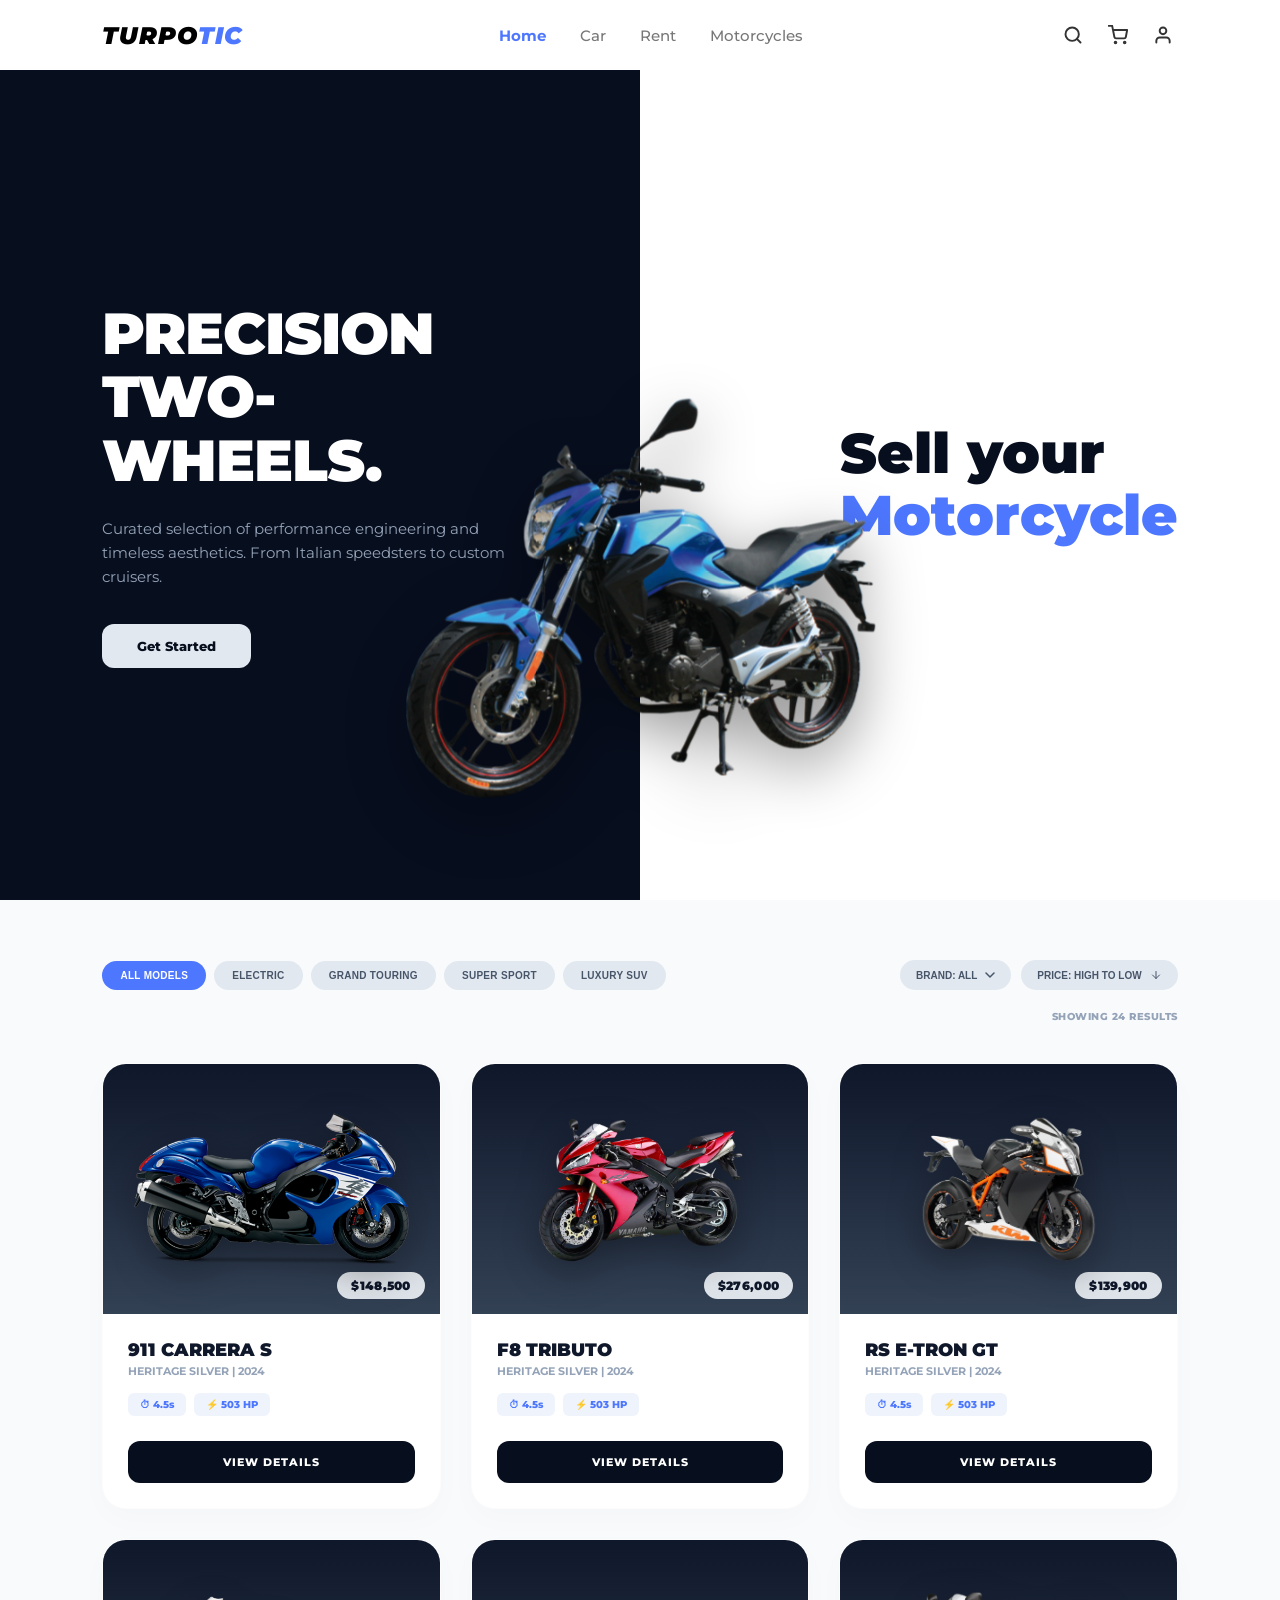
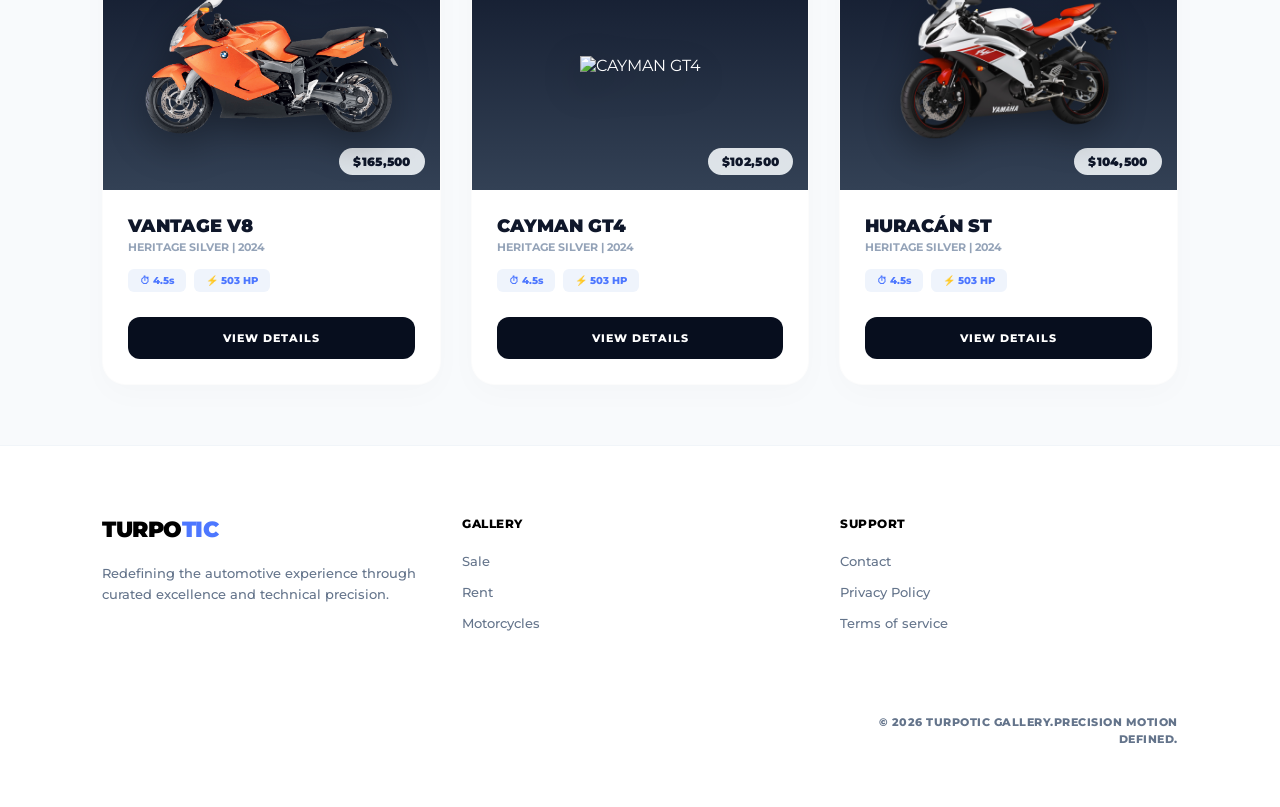
==== motorcycles.html @ 307251d4 "Add files via upload" ====
<!DOCTYPE html>
<html lang="en">
<head>
    <meta charset="UTF-8">
    <meta name="viewport" content="width=device-width, initial-scale=1.0">
    <title>Turpotic - Precision Two-Wheels</title>
    <link rel="preconnect" href="https://fonts.googleapis.com">
    <link rel="preconnect" href="https://fonts.gstatic.com" crossorigin>
    <link href="https://fonts.googleapis.com/css2?family=Montserrat:wght@400;500;700;900&display=swap" rel="stylesheet">
    <link rel="stylesheet" href="style.css">
</head>
<body>

     <header class="navbar">
        <div class="logo">
            TURPO<span>TIC</span>
        </div>
        <nav class="nav-links">
            <a href="index.html" class="active">Home</a>
            <a href="car.html">Car</a>
            <a href="rent.html">Rent</a>
            <a href="motorcycles.html">Motorcycles</a>
        </nav>
        <button class="menu-toggle" aria-label="Toggle Menu">
        <span></span>
        <span></span>
        <span></span>
    </button>
        <div class="nav-icons">
            <button class="icon-btn search-btn" aria-label="Search">
                <svg width="20" height="20" viewBox="0 0 24 24" fill="none" stroke="currentColor" stroke-width="2.3" stroke-linecap="round" stroke-linejoin="round"><circle cx="11" cy="11" r="8"></circle><line x1="21" y1="21" x2="16.65" y2="16.65"></line></svg>
            </button>
            <button class="icon-btn cart-btn" aria-label="Cart">
                <svg width="20" height="20" viewBox="0 0 24 24" fill="none" stroke="currentColor" stroke-width="2.3" stroke-linecap="round" stroke-linejoin="round"><circle cx="9" cy="21" r="1"></circle><circle cx="20" cy="21" r="1"></circle><path d="M1 1h4l2.68 13.39a2 2 0 0 0 2 1.61h9.72a2 2 0 0 0 2-1.61L23 6H6"></path></svg>
            </button>
            <button class="icon-btn" aria-label="Profile">
                <svg width="20" height="20" viewBox="0 0 24 24" fill="none" stroke="currentColor" stroke-width="2.3" stroke-linecap="round" stroke-linejoin="round"><path d="M20 21v-2a4 4 0 0 0-4-4H8a4 4 0 0 0-4 4v2"></path><circle cx="12" cy="7" r="4"></circle></svg>
            </button>
        </div>
    </header>

    <section class="moto-split-hero">
        <div class="moto-left-pane animate-fade-in">
            <div class="moto-text-wrapper text-left">
                <h1 class="moto-main-title text-white">PRECISION <br>TWO-WHEELS.</h1>
                <p class="moto-desc text-light-grey">
                    Curated selection of performance engineering and timeless aesthetics. From Italian speedsters to custom cruisers.
                </p>
                <a href="#" class="btn-moto-started">Get Started</a>
            </div>
        </div>

        <div class="moto-right-pane animate-fade-in">
            <div class="moto-text-wrapper text-right">
                <h1 class="moto-secondary-title">Sell your <br><span class="blue-highlight">Motorcycle</span></h1>
            </div>
        </div>

        <div class="centered-moto-container animate-bike-slide">
            <img src="motorcycle-png-600x502_fa46de6b_transparent.png" alt="Blue Sports Motorcycle" class="main-bike-img" loading="eager">
        </div>
    </section>
    <!--section3-->
    <section class="moto-catalog-section">
        <div class="moto-catalog-container">
            
            <div class="moto-filter-bar">
                <div class="moto-tabs-row">
                    <div class="moto-tabs">
                        <button class="moto-tab-btn active">ALL MODELS</button>
                        <button class="moto-tab-btn">ELECTRIC</button>
                        <button class="moto-tab-btn">GRAND TOURING</button>
                        <button class="moto-tab-btn">SUPER SPORT</button>
                        <button class="moto-tab-btn">LUXURY SUV</button>
                    </div>
                    
                    <div class="moto-dropdowns">
                        <button class="moto-drop-btn">
                            BRAND: ALL 
                            <svg width="10" height="6" viewBox="0 0 10 6" fill="none" stroke="currentColor" stroke-width="1.5"><path d="M1 1l4 4 4-4" stroke-linecap="round" stroke-linejoin="round"/></svg>
                        </button>
                        <button class="moto-drop-btn">
                            PRICE: HIGH TO LOW 
                            <svg width="12" height="12" viewBox="0 0 24 24" fill="none" stroke="currentColor" stroke-width="2" stroke-linecap="round" stroke-linejoin="round"><line x1="12" y1="5" x2="12" y2="19"></line><polyline points="19 12 12 19 5 12"></polyline></svg>
                        </button>
                    </div>
                </div>
                <span class="moto-results-count">SHOWING 24 RESULTS</span>
            </div>

            <div class="moto-cards-grid">
                
                <div class="moto-product-card scroll-reveal">
                    <div class="moto-img-holder">
                        <span class="moto-price-badge">$148,500</span>
                        <img src="Sports-Bike-Transparent-File.png" alt="911 Carrera S" loading="lazy">
                    </div>
                    <div class="moto-card-details">
                        <h3>911 CARRERA S</h3>
                        <p class="moto-subtext">HERITAGE SILVER | 2024</p>
                        <div class="moto-mini-specs">
                            <span class="moto-badge-spec">⏱ 4.5s</span>
                            <span class="moto-badge-spec">⚡ 503 HP</span>
                        </div>
                        <a href="#" class="btn-moto-view">VIEW DETAILS</a>
                    </div>
                </div>

                <div class="moto-product-card scroll-reveal">
                    <div class="moto-img-holder">
                        <span class="moto-price-badge">$276,000</span>
                        <img src="Yamaha-Sports-Bike-Transparent-Background.png" alt="F8 Tributo" loading="lazy">
                    </div>
                    <div class="moto-card-details">
                        <h3>F8 TRIBUTO</h3>
                        <p class="moto-subtext">HERITAGE SILVER | 2024</p>
                        <div class="moto-mini-specs">
                            <span class="moto-badge-spec">⏱ 4.5s</span>
                            <span class="moto-badge-spec">⚡ 503 HP</span>
                        </div>
                        <a href="#" class="btn-moto-view">VIEW DETAILS</a>
                    </div>
                </div>

                <div class="moto-product-card scroll-reveal">
                    <div class="moto-img-holder">
                        <span class="moto-price-badge">$139,900</span>
                        <img src="2.png" alt="RS E-TRON GT" loading="lazy">
                    </div>
                    <div class="moto-card-details">
                        <h3>RS E-TRON GT</h3>
                        <p class="moto-subtext">HERITAGE SILVER | 2024</p>
                        <div class="moto-mini-specs">
                            <span class="moto-badge-spec">⏱ 4.5s</span>
                            <span class="moto-badge-spec">⚡ 503 HP</span>
                        </div>
                        <a href="#" class="btn-moto-view">VIEW DETAILS</a>
                    </div>
                </div>

                <div class="moto-product-card scroll-reveal">
                    <div class="moto-img-holder">
                        <span class="moto-price-badge">$165,500</span>
                        <img src="3.png" alt="VANTAGE V8" loading="lazy">
                    </div>
                    <div class="moto-card-details">
                        <h3>VANTAGE V8</h3>
                        <p class="moto-subtext">HERITAGE SILVER | 2024</p>
                        <div class="moto-mini-specs">
                            <span class="moto-badge-spec">⏱ 4.5s</span>
                            <span class="moto-badge-spec">⚡ 503 HP</span>
                        </div>
                        <a href="#" class="btn-moto-view">VIEW DETAILS</a>
                    </div>
                </div>

                <div class="moto-product-card scroll-reveal">
                    <div class="moto-img-holder">
                        <span class="moto-price-badge">$102,500</span>
                        <img src="4.png" alt="CAYMAN GT4" loading="lazy">
                    </div>
                    <div class="moto-card-details">
                        <h3>CAYMAN GT4</h3>
                        <p class="moto-subtext">HERITAGE SILVER | 2024</p>
                        <div class="moto-mini-specs">
                            <span class="moto-badge-spec">⏱ 4.5s</span>
                            <span class="moto-badge-spec">⚡ 503 HP</span>
                        </div>
                        <a href="#" class="btn-moto-view">VIEW DETAILS</a>
                    </div>
                </div>

                <div class="moto-product-card scroll-reveal">
                    <div class="moto-img-holder">
                        <span class="moto-price-badge">$104,500</span>
                        <img src="Yamaha-Sports-Bike-PNG-HD-Quality.png" alt="HURACÁN ST" loading="lazy">
                    </div>
                    <div class="moto-card-details">
                        <h3>HURACÁN ST</h3>
                        <p class="moto-subtext">HERITAGE SILVER | 2024</p>
                        <div class="moto-mini-specs">
                            <span class="moto-badge-spec">⏱ 4.5s</span>
                            <span class="moto-badge-spec">⚡ 503 HP</span>
                        </div>
                        <a href="#" class="btn-moto-view">VIEW DETAILS</a>
                    </div>
                </div>

            </div>
        </div>
    </section>

    <footer class="catalog-footer">
    <div class="footer-inside">
        <div class="f-col brand-info">
            <h3 class="f-logo">TURPO<span>TIC</span></h3>
            <p class="f-desc">Redefining the automotive experience through curated excellence and technical precision.</p>
        </div>
        
        <div class="f-col links-group">
            <h4>GALLERY</h4>
            <ul>
                <li><a href="#">Sale</a></li>
                <li><a href="#">Rent</a></li>
                <li><a href="#">Motorcycles</a></li>
            </ul>
        </div>
        
        <div class="f-col links-group">
            <h4>SUPPORT</h4>
            <ul>
                <li><a href="#">Contact</a></li>
                <li><a href="#">Privacy Policy</a></li>
                <li><a href="#">Terms of service</a></li>
            </ul>
        </div>
        
        <div class="f-col copyright-area">
            <p>© 2026 TURPOTIC GALLERY.PRECISION MOTION DEFINED.</p>
        </div>
    </div>
</footer>

<div class="search-overlay">
    <div class="search-box">
        <input type="text" placeholder="Search luxury vehicles...">
        <button class="close-search">✕</button>
    </div>
</div>
<div class="cart-overlay">
    <div class="cart-drawer">
        <div class="cart-header">
            <h2>Your Cart</h2>
            <button class="close-cart">✕</button>
        </div>
        <div class="cart-items">
        </div>
        <a href="checkout.html" class="checkout-btn">
    Go to Checkout
</a>
    </div>
</div>
<div class="profile-panel">
    <div class="profile-box">
        <h3>User Profile</h3>
        <div class="profile-info">
            <p><strong>Name:</strong> Guest User</p>
            <p><strong>Status:</strong> Active</p>
        </div>
        <ul class="profile-links">
            <li>My Orders</li>
            <li>Wishlist</li>
            <li>Settings</li>
        </ul>
        <button class="logout-btn">Logout</button>
    </div>
</div>

    <script src="script.js"></script>
</body>
</html>
---- style.css ----
* {
    margin: 0;
    padding: 0;
    box-sizing: border-box;
}

body {
    background-color: #0b0c10;
    color: #fff;
    font-family: 'Montserrat', sans-serif;
    font-display: swap;
    overflow-x: hidden;
    -webkit-font-smoothing: antialiased;
}

/* --- NAVBAR --- */
.navbar {
    display: flex;
    justify-content: space-between;
    align-items: center;
    padding: 20px 8%;
    background-color: #ffffff;
    color: #000;
    position: relative;
    z-index: 10;
}

.logo {
    font-weight: 900;
    font-size: 24px;
    letter-spacing: 1px;
    font-style: italic;
    color: #000;
}

.logo span {
    color: #4d77ff;
}

.nav-links a {
    text-decoration: none;
    color: #777;
    margin: 0 15px;
    font-weight: 500;
    font-size: 15px;
    transition: color 0.25s ease;
}

.nav-links a:hover, .nav-links a.active {
    color: #4d77ff;
    font-weight: 700;
}

.nav-icons {
    display: flex;
    align-items: center;
    gap: 15px;
}

.icon-btn {
    background: none;
    border: none;
    cursor: pointer;
    color: #333;
    padding: 5px;
    display: flex;
    align-items: center;
    justify-content: center;
    transition: color 0.25s ease, transform 0.2s ease;
}

.icon-btn:hover {
    color: #4d77ff;
    transform: scale(1.05);
}

/* --- HERO SECTION 1 in Home --- */
.hero-section {
    position: relative;
    height: calc(100vh - 68px);
    display: flex;
    align-items: center;
    padding: 0 8%;
    background: url('img/5.webp') no-repeat center center/cover;
}

.hero-overlay {
    position: absolute;
    top: 0; left: 0; width: 100%; height: 100%;
    background: linear-gradient(90deg, rgba(220,224,230,0.98) 0%, rgba(220,224,230,0.85) 30%, rgba(0,0,0,0.3) 65%, rgba(0,0,0,0.85) 100%);
    z-index: 1;
}

.hero-content {
    position: relative;
    z-index: 2;
    max-width: 550px;
}

.badge {
    background-color: rgba(77, 119, 255, 0.12);
    color: #3b5cb8;
    padding: 8px 20px;
    border-radius: 50px;
    display: inline-block;
    font-size: 12px;
    font-weight: 700;
    letter-spacing: 2px;
    margin-bottom: 25px;
}

.hero-title {
    font-size: 64px;
    font-weight: 900;
    line-height: 1.1;
    color: #1a2536;
    letter-spacing: -1px;
    margin-bottom: 20px;
}

.hero-title .blue-text {
    color: #4d77ff;
}

.hero-description {
    color: #556275;
    font-size: 16px;
    line-height: 1.6;
    margin-bottom: 35px;
    font-weight: 500;
}

.hero-buttons {
    display: flex;
    gap: 15px;
}

.btn {
    padding: 15px 32px;
    border-radius: 12px;
    text-decoration: none;
    font-weight: 600;
    font-size: 15px;
    transition: transform 0.25s cubic-bezier(0.4, 0, 0.2, 1), background-color 0.25s ease, box-shadow 0.25s ease;
    text-align: center;
}

.btn-dark {
    background-color: #030f26;
    color: #fff;
    box-shadow: 0 4px 12px rgba(3, 15, 38, 0.15);
}

.btn-dark:hover {
    background-color: #4d77ff;
    transform: translateY(-3px);
    box-shadow: 0 8px 20px rgba(77, 119, 255, 0.35);
}

.btn-light {
    background-color: #dbe4f5;
    color: #2b4266;
}

.btn-light:hover {
    background-color: #c9d7f0;
    transform: translateY(-3px);
}

/* --- SECTION 2 in Home --- */
.paths-section {
    padding: 60px 8%;
    background-color: #f8fafc;
}

.section-header {
    margin-bottom: 40px;
}

.section-header h2 {
    font-size: 28px;
    font-weight: 900;
    color: #1a2536;
    letter-spacing: 1px;
}

.section-header p {
    color: #778293;
    font-size: 14px;
    margin-top: 5px;
}

.paths-grid {
    display: grid;
    grid-template-columns: repeat(3, 1fr);
    gap: 25px;
}

.path-card {
    height: 400px;
    border-radius: 4px;
    background-size: cover;
    background-position: center;
    position: relative;
    overflow: hidden;
    cursor: pointer;
}

.card-overlay {
    position: absolute;
    top: 0; left: 0; width: 100%; height: 100%;
    background: linear-gradient(180deg, rgba(0,0,0,0) 50%, rgba(0,0,0,0.85) 100%);
    z-index: 1;
    transition: opacity 0.3s ease;
}

.card-content {
    position: absolute;
    bottom: 0; left: 0; width: 100%;
    padding: 30px;
    z-index: 2;
    color: #fff;
}

.path-card h3 {
    font-size: 26px;
    font-weight: 700;
    margin-bottom: 5px;
}

.path-card p {
    font-size: 13px;
    color: #ccc;
    margin-bottom: 15px;
    opacity: 0.8;
}

.path-card .arrow {
    font-size: 20px;
    transition: transform 0.3s ease;
    display: inline-block;
}

.path-card:hover .arrow {
    transform: translateX(8px);
}

.path-card:hover .card-overlay {
    background: linear-gradient(180deg, rgba(0,0,0,0) 30%, rgba(0,0,0,0.95) 100%);
}

/* --- SECTION 3 in Home--- */
.gallery-section {
    padding: 40px 8% 80px 8%;
    background-color: #ffffff;
}

.gallery-main-title {
    font-size: 36px;
    font-weight: 900;
    color: #111625;
    margin-bottom: 35px;
}

.gallery-grid {
    display: grid;
    grid-template-columns: 1.6fr 1fr;
    gap: 30px;
}

.main-gallery-card {
    height: 520px;
    border-radius: 24px;
    background-size: cover;
    background-position: center;
    position: relative;
    padding: 40px;
    display: flex;
    align-items: flex-end;
    overflow: hidden;
}

.badge-new {
    position: absolute;
    top: 25px; right: 25px;
    background-color: rgba(255,255,255,0.15);
    backdrop-filter: blur(5px);
    color: #fff;
    font-size: 11px;
    font-weight: 700;
    padding: 6px 16px;
    border-radius: 20px;
    letter-spacing: 1px;
    z-index: 2;
}

.gallery-card-overlay {
    position: absolute;
    top: 0; left: 0; width: 100%; height: 100%;
    background: linear-gradient(180deg, rgba(0,0,0,0) 40%, rgba(0,0,0,0.85) 100%);
    z-index: 1;
}

.main-card-content {
    position: relative;
    z-index: 2;
    color: #fff;
    width: 100%;
}

.main-card-content h3 {
    font-size: 28px;
    font-weight: 700;
    margin-bottom: 15px;
}

.card-meta {
    display: flex;
    align-items: center;
    gap: 25px;
    font-size: 13px;
    color: #cbd5e1;
}

.card-meta .price {
    margin-left: auto;
    font-size: 22px;
    font-weight: 700;
    color: #fff;
}

.right-gallery-sidebar {
    display: flex;
    flex-direction: column;
    gap: 25px;
}

.mini-card {
    flex: 1;
    border-radius: 24px;
    padding: 30px;
    display: flex;
    flex-direction: column;
    justify-content: center;
    position: relative;
}

.mini-card.light-blue {
    background-color: #edf2ff;
    justify-content: flex-end;
    height: 275px;
}

.mini-card.solid-blue {
    background-color: #dbe4f5;
    height: 220px;
}

.mini-card-img {
    position: absolute;
    top: 15px; right: 15px;
    width: 220px;
    height: auto;
    object-fit: contain;
}

.mini-card-info h4 {
    font-size: 18px;
    font-weight: 800;
    color: #1a2536;
    margin-bottom: 6px;
}

.mini-card-info p {
    font-size: 13px;
    color: #556275;
    margin-bottom: 15px;
}

.mini-price {
    font-size: 18px;
    font-weight: 700;
    color: #4d77ff;
}

.full-width {
    width: 100%;
}

.view-collection-link {
    text-decoration: none;
    color: #1a2536;
    font-weight: 700;
    font-size: 12px;
    letter-spacing: 1px;
    display: flex;
    align-items: center;
    gap: 5px;
    margin-top: 20px;
}

/* --- SECTION 4 FOOTER STYLES --- */
.footer-inside {
    max-width: 1400px;
    margin: 0 auto;
    display: flex;
    justify-content: space-between;
    align-items: flex-start;
    flex-wrap: wrap;
    gap: 40px;
}

.f-col {
    flex: 1;
    min-width: 180px;
}

.f-col.brand-info {
    max-width: 320px;
    flex-basis: 30%;
}

.f-logo {
    font-size: 22px;
    font-weight: 900;
    letter-spacing: -0.5px;
    color: #000000;
    margin-bottom: 20px;
}

.f-logo span {
    color: #4d77ff;
}

.f-desc {
    color: #64748b;
    font-size: 13px;
    line-height: 1.6;
    font-weight: 500;
}


.links-group h4 {
    font-size: 12px;
    font-weight: 800;
    color: #000000;
    letter-spacing: 0.5px;
    margin-bottom: 20px;
}

.links-group ul {
    list-style: none;
    padding: 0;
    margin: 0;
}

.links-group ul li {
    margin-bottom: 12px;
}

.links-group ul li a {
    text-decoration: none;
    color: #64748b;
    font-size: 13px;
    font-weight: 500;
    transition: color 0.2s ease;
}

.links-group ul li a:hover {
    color: #4d77ff;
}


.f-col.copyright-area {
    flex-basis: 35%;
    text-align: right;
    display: flex;
    justify-content: flex-end;
    align-items: flex-start;
    padding-top: 30px; 
}

.f-col.copyright-area p {
    font-size: 11px;
    font-weight: 800;
    color: #64748b;
    letter-spacing: 0.5px;
    line-height: 1.5;
    max-width: 320px;
}
.footer-col {
    opacity: 1 !important;
    transform: none !important;
}
.catalog-footer {
    background-color: #ffffff;
    padding: 70px 8% 60px 8%;
    border-top: 1px solid #f1f5f9;
}
/* --- ANIMATION ---*/
.reveal-element {
    opacity: 0;
    transform: translateY(35px);
    transition: opacity 0.8s cubic-bezier(0.25, 1, 0.5, 1), transform 0.8s cubic-bezier(0.25, 1, 0.5, 1);
    will-change: transform, opacity; /* تسريع المتصفح*/
}

.reveal-element.revealed {
    opacity: 1;
    transform: translateY(0);
}
/*--تأخير الكروت --*/
.paths-grid .path-card:nth-child(1) { transition-delay: 0.1s; }
.paths-grid .path-card:nth-child(2) { transition-delay: 0.25s; }
.paths-grid .path-card:nth-child(3) { transition-delay: 0.4s; }


/* == RESPONSIVE DESIGN == */

@media (max-width: 768px) {
    /*--navbar--*/
    .navbar {
        padding: 15px 5%;
    }

    .nav-links {
        display: none; 
    }
/*--section 1 in home --*/
    .hero-section {
        padding: 0 5%;
        background-position: 65% center;
    }

    .hero-overlay {
        background: linear-gradient(180deg, rgba(0, 0, 0, 0.5) 0%, rgba(0, 0, 0, 0.4) 50%, rgba(11, 12, 16, 0.85) 100%);
    }

    .hero-title {
        font-size: 42px;
        color: #ffffff !important;
    }

    .hero-description {
        color: #e2e8f0 !important;
        font-weight: 400;
        text-shadow: 1px 1px 3px rgba(0,0,0,0.5);
    }

    .badge {
        background-color: #4d77ff !important;
        color: #ffffff !important;
        margin-bottom: 15px;
    }

    .hero-buttons {
        flex-direction: column;
        width: 100%;
        gap: 12px;
    }

    .btn {
        width: 100%;
    }
    /*--section 2 in home--*/
    
    
    .paths-grid {
        grid-template-columns: 1fr;
        gap: 20px;
    }
    
    .path-card {
        height: 300px;
    }
/*--section 3 in home --*/
    
    .gallery-grid {
        grid-template-columns: 1fr;
        gap: 20px;
    }

    .main-gallery-card {
        height: 380px;
        padding: 20px;
    }

    .main-card-content h3 {
        font-size: 22px;
    }

    .card-meta {
        flex-wrap: wrap;
        gap: 10px;
    }

    .card-meta .price {
        margin-left: 0;
        width: 100%;
        font-size: 20px;
        margin-top: 5px;
    }

    .mini-card-img {
        position: static;
        width: 100%;
        margin-bottom: 15px;
    }
    
    .mini-card.light-blue {
        height: auto;
        justify-content: center;
    }

    /* Footer */
     .catalog-pagination-area {
        margin-top: 40px;
    }
    .footer-inside {
        flex-direction: column;
        align-items: center;
        text-align: center;
        gap: 35px;
    }
    .f-col.brand-info {
        max-width: 100%;
        flex-basis: 100%;
    }
    .f-col.copyright-area {
        flex-basis: 100%;
        text-align: center;
        justify-content: center;
        border-top: 1px solid #f1f5f9;
        width: 100%;
        padding-top: 20px;
    }
}
.search-overlay{
    position: fixed;
    inset: 0;
    background: rgba(0,0,0,.7);
    backdrop-filter: blur(10px);
    display: flex;
    justify-content: center;
    align-items: center;
    opacity: 0;
    visibility: hidden;
    pointer-events: none;
    transition: .4s ease;
    z-index: 9999;
}

.search-overlay.active{
    opacity: 1;
    visibility: visible;
    pointer-events: all;
}

.search-box{
    width: 90%;
    max-width: 700px;
    background: rgba(255,255,255,.08);
    border: 1px solid rgba(255,255,255,.15);
    border-radius: 24px;
    padding: 20px;
    display: flex;
    align-items: center;
    gap: 15px;
    transform: translateY(40px);
    transition: .4s ease;
}

.search-overlay.active .search-box{
    transform: translateY(0);
}

.search-box input{
    flex: 1;
    background: transparent;
    border: none;
    outline: none;
    color: white;
    font-size: 18px;
}

.search-box input::placeholder{
    color: rgba(255,255,255,.6);
}

.close-search{
    width: 45px;
    height: 45px;
    border-radius: 50%;
    border: none;
    background: #4d77ff;
    color: white;
    cursor: pointer;
}
/* CART OVERLAY */
.cart-overlay{
    position: fixed;
    inset: 0;
    background: rgba(0,0,0,.5);
    opacity: 0;
    visibility: hidden;
    pointer-events: none;
    transition: .4s ease;
    z-index: 9998;
}

.cart-overlay.active{
    opacity: 1;
    visibility: visible;
    pointer-events: all;
}

/* DRAWER */
.cart-drawer{
    position: absolute;
    right: 0;
    top: 0;
    width: 380px;
    height: 100%;
    background: #0f1218;
    padding: 25px;
    transform: translateX(100%);
    transition: .4s ease;
    display: flex;
    flex-direction: column;
    gap: 20px;
}

.cart-overlay.active .cart-drawer{
    transform: translateX(0);
}

.cart-header{
    display: flex;
    justify-content: space-between;
    align-items: center;
}

.close-cart{
    width: 40px;
    height: 40px;
    border-radius: 50%;
    border: none;
    background: #4d77ff;
    color: white;
    cursor: pointer;
}

.cart-items{
    flex: 1;
    overflow-y: auto;
}

/* item */
.cart-item{
    display: flex;
    gap: 10px;
    background: rgba(255,255,255,.05);
    padding: 10px;
    border-radius: 12px;
}

.cart-item img{
    width: 60px;
    border-radius: 8px;
}
.checkout-btn{
    margin-top: auto;
    background: linear-gradient(135deg, #4d77ff, #3b63e0);
    color: white;
    padding: 16px;
    border-radius: 14px;
    text-decoration: none;
    display: flex;
    justify-content: center;
    align-items: center;
    font-size: 15px;
    font-weight: 700;
    border: none;
    cursor: pointer;
    transition: .3s ease;
}

.checkout-btn:hover{
    transform: translateY(-3px);
    box-shadow: 0 10px 25px rgba(77,119,255,.3);
}
.profile-panel{
    position: fixed;
    inset: 0;
    background: rgba(0,0,0,.5);
    backdrop-filter: blur(8px);
    display: flex;
    justify-content: center;
    align-items: center;
    opacity: 0;
    visibility: hidden;
    pointer-events: none;
    transition: .4s ease;
    z-index: 9999;
}

.profile-panel.active{
    opacity: 1;
    visibility: visible;
    pointer-events: all;
}

.profile-box{
    width: 320px;
    background: #0f1218;
    border-radius: 20px;
    padding: 25px;
    color: white;
    transform: translateY(30px);
    transition: .4s ease;
}

.profile-panel.active .profile-box{
    transform: translateY(0);
}

.profile-info{
    margin: 15px 0;
    font-size: 14px;
    opacity: .8;
}

.profile-links{
    list-style: none;
    padding: 0;
    margin: 20px 0;
}

.profile-links li{
    padding: 10px;
    background: rgba(255,255,255,.05);
    margin-bottom: 8px;
    border-radius: 10px;
    cursor: pointer;
    transition: .3s;
}

.profile-links li:hover{
    background: #4d77ff;
}

.logout-btn{
    width: 100%;
    padding: 12px;
    border: none;
    border-radius: 12px;
    background:  #4d77ff;
    color: white;
    cursor: pointer;
}
/*== CAR PAGE 2 == */
/*section 1 in car*/
.split-hero {
    position: relative;
    width: 100%;
    height: calc(100vh - 80px); 
    display: flex;
    overflow: hidden;
    background-color: #ffffff;
}


.split-left {
    flex: 1;
    background-color: #0b111e; 
    display: flex;
    align-items: center;
    justify-content: flex-start;
    padding-left: 8%;
    padding-right: 4%;
    position: relative;
}


.split-right {
    flex: 1;
    background-color: #ffffff;
    display: flex;
    align-items: center;
    justify-content: flex-end;
    padding-right: 8%;
    padding-left: 4%;
    position: relative;
} 

 */
.split-content-wrapper {
    max-width: 460px;
    z-index: 5;
}

.left-align {
    text-align: left;
}

.right-align {
    text-align: left;
    margin-left: auto;
}

.split-title-white {
    font-size: 3.85rem;
    font-weight: 900;
    color: #ffffff;
    line-height: 1.1;
    letter-spacing: -1px;
    margin-bottom: 25px;
}

.split-title-dark {
    font-size: 3.85rem;
    font-weight: 900;
    color: #0f172a;
    line-height: 1.1;
    letter-spacing: -1px;
}

.blue-accent {
    color: #4d77ff;
} 

.split-desc-grey {
    font-size: 1.05rem;
    color: #94a3b8;
    line-height: 1.6;
    margin-bottom: 40px;
}


.btn-get-started {
    display: inline-block;
    padding: 14px 36px;
    background-color: #dbe4f5;
    color: #1e293b;
    font-size: 0.95rem;
    font-weight: 700;
    text-decoration: none;
    border-radius: 12px;
    transition: all 0.3s ease;
}

.btn-get-started:hover {
    background-color: #4d77ff;
    transform: translateY(-2px);
}

.centered-car-wrapper {
    position: absolute;
    top: 50%;
    left: 50%;
    transform: translate(-50%, -50%);
    width: 400px; 
    z-index: 10;
    pointer-events: none; 
}

.center-car-img {
    width: 100%;
    height: auto;
    object-fit: contain;
    filter: drop-shadow(0px 25px 35px rgba(0, 0, 0, 0.45));
}
/* === section 2 in car=== */
.catalog-section {
    padding: 60px 8%;
    background-color: #f7f9fc; 
}

.catalog-container {
    max-width: 1400px;
    margin: 0 auto;
}


.catalog-filter-bar {
    display: flex;
    flex-direction: column;
    gap: 25px;
    margin-bottom: 45px;
}

.main-filters {
    display: flex;
    gap: 12px;
    flex-wrap: wrap;
}

.cat-btn {
    padding: 10px 22px;
    background-color: #e2e8f0; 
    color: #475569;
    border: none;
    font-size: 11px;
    font-weight: 700;
    letter-spacing: 0.5px;
    border-radius: 20px;
    cursor: pointer;
    transition: all 0.25s ease;
}

.cat-btn.active, .cat-btn:hover {
    background-color: #4d77ff; 
    color: #ffffff;
}

.secondary-filters {
    display: flex;
    align-items: center;
    gap: 15px;
    flex-wrap: wrap;
}

.dropdown-filter {
    background-color: #ffffff;
    padding: 10px 18px;
    border-radius: 20px;
    font-size: 11px;
    font-weight: 700;
    color: #1e293b;
    display: flex;
    align-items: center;
    gap: 10px;
    cursor: pointer;
    box-shadow: 0 2px 5px rgba(0,0,0,0.02);
}

.results-count {
    margin-left: auto; 
    font-size: 11px;
    font-weight: 800;
    color: #64748b;
    letter-spacing: 0.5px;
}

/*card*/
.catalog-grid {
    display: grid;
    grid-template-columns: repeat(3, 1fr);
    gap: 35px;
}

.catalog-card {
    background: #ffffff;
    border-radius: 32px; 
    overflow: hidden;
    box-shadow: 0 15px 35px rgba(77, 119, 255, 0.03), 0 5px 15px rgba(0, 0, 0, 0.02);
    transition: transform 0.3s cubic-bezier(0.25, 1, 0.5, 1), box-shadow 0 3s ease;
}

.catalog-card:hover {
    transform: translateY(-8px);
    box-shadow: 0 25px 45px rgba(11, 17, 30, 0.08);
}

.card-image-area {
    position: relative;
    height: 230px;
    background: linear-gradient(180deg, #1e293b 0%, #020617 100%); 
    overflow: hidden;
    display: flex;
    align-items: center;
    justify-content: center;
    padding: 20px;
}

.card-image-area img {
    max-width: 95%;
    height: auto;
    object-fit: contain;
    filter: drop-shadow(0 15px 15px rgba(0,0,0,0.5));
    transition: transform 0.4s ease;
}

.catalog-card:hover .card-image-area img {
    transform: scale(1.05); /* زووم ناعم جداً للسيارة */
}

.price-badge {
    position: absolute;
    bottom: 15px;
    right: 20px;
    background-color: rgba(255, 255, 255, 0.6);
    color: #000000;
    padding: 6px 16px;
    font-size: 14px;
    font-weight: 900;
    border-radius: 20px;
    backdrop-filter: blur(8px); 
}


.card-body-content {
    padding: 25px 30px 30px 30px;
    background-color: #eff4fc;
}

.car-main-name {
    font-size: 21px;
    font-weight: 900;
    color: #0b111e;
    letter-spacing: -0.5px;
    margin-bottom: 5px;
}

.car-sub-details {
    font-size: 11px;
    font-weight: 700;
    color: #64748b;
    letter-spacing: 0.5px;
    margin-bottom: 18px;
}

.car-tags-row {
    display: flex;
    gap: 10px;
    margin-bottom: 25px;
}

.spec-tag {
    background-color: #dbe4f5;
    color: #4d77ff;
    padding: 6px 14px;
    font-size: 11px;
    font-weight: 700;
    border-radius: 8px;
    display: flex;
    align-items: center;
    gap: 6px;
}

.spec-tag svg {
    color: #4d77ff;
}

.btn-details-dark {
    display: block;
    width: 100%;
    text-align: center;
    background-color: #070e1e; 
    color: #ffffff;
    padding: 15px;
    font-size: 12px;
    font-weight: 800;
    letter-spacing: 1px;
    text-decoration: none;
    border-radius: 14px;
    transition: background-color 0.25s ease, transform 0.2s ease;
}

.btn-details-dark:hover {
    background-color: #4d77ff; 
}

.catalog-pagination-area {
    display: flex;
    flex-direction: column;
    align-items: center;
    justify-content: center;
    margin-top: 60px;
    gap: 20px;
}

.btn-explore-more {
    display: inline-flex;
    align-items: center;
    gap: 10px;
    background-color: #dbe4f5;
    color: #1e293b;
    padding: 16px 40px;
    font-size: 11px;
    font-weight: 800;
    letter-spacing: 1px;
    text-decoration: none;
    border-radius: 40px; 
    transition: all 0.25s cubic-bezier(0.4, 0, 0.2, 1);
}

.btn-explore-more:hover {
    background-color: #4d77ff;
    color: #ffffff;
    transform: translateY(-2px);
}

.page-indicator {
    font-size: 11px;
    font-weight: 800;
    color: #64748b;
    letter-spacing: 1px;
    text-transform: uppercase;
}




/* ===PAGE 3 Rent=== */
.rent-hero {
    width: 100%;
    min-height: calc(100vh - 80px);
    background-color: #eff4fc;
    display: flex;
    align-items: center;
    padding: 60px 8%;
    overflow: hidden;
    position: relative;
}

.rent-container {
    max-width: 1400px;
    width: 100%;
    margin: 0 auto;
    display: flex;
    align-items: center;
    justify-content: space-between;
    gap: 50px;
}


.rent-left-content {
    flex: 1;
    max-width: 580px;
}

.rent-badge {
    display: inline-block;
    padding: 8px 18px;
    background-color: #dbe4f5; 
    color: #4d77ff;
    font-size: 11px;
    font-weight: 800;
    letter-spacing: 1.5px;
    border-radius: 20px;
    margin-bottom: 25px;
}

.rent-main-title {
    font-size: 64px;
    font-weight: 900;
    color: #0b111e;
    line-height: 1.1;
    letter-spacing: -1.5px;
    margin-bottom: 25px;
}

.rent-main-title .blue-text {
    color: #4d77ff; 
}

.rent-description {
    font-size: 15px;
    color: #64748b;
    line-height: 1.6;
    font-weight: 500;
    margin-bottom: 35px;
    max-width: 480px;
}

.rent-btn-group {
    display: flex;
    gap: 15px;
}

.btn-rent-dark {
    padding: 16px 35px;
    background-color: #070e1e; 
    color: #ffffff;
    font-size: 13px;
    font-weight: 700;
    text-decoration: none;
    border-radius: 12px;
    transition: all 0.25s ease;
}

.btn-rent-dark:hover {
    background-color: #4d77ff;
    transform: translateY(-2px);
}

.btn-rent-light {
    padding: 16px 35px;
    background-color: #dbe4f5;
    color: #4d77ff;
    font-size: 13px;
    font-weight: 700;
    text-decoration: none;
    border-radius: 12px;
    transition: all 0.25s ease;
}

.btn-rent-light:hover {
    background-color:#4d77ff ;
    color: #fff;
    transform: translateY(-2px);
}

.rent-right-display {
    flex: 1;
    position: relative;
    display: flex;
    justify-content: center;
    align-items: center;
    height: 550px;
}


.skewed-bg-layer {
    position: absolute;
    width: 100%;
    height: 100%;
    background-color: #cbdcf7;
    border-radius: 40px;
    transform: rotate(-3deg); 
    z-index: 1;
}

.car-main-card {
    position: relative;
    width: 95%;
    height:95%;
    background-color: #ffffff;
    border-radius: 32px;
    display: flex;
    align-items: center;
    justify-content: center;
    padding: 30px;
    box-shadow: 0 25px 50px -12px rgba(0, 0, 0, 0.08);
    transform: rotate(2deg); 
    z-index: 2;
    overflow: hidden;
}

.rent-car-img {
    width: 100%;
    height: auto;
    object-fit: contain;
    filter: drop-shadow(0px 20px 20px rgba(0, 0, 0, 0.15));
    transition: transform 0.4s cubic-bezier(0.175, 0.885, 0.32, 1.275);
}

.car-main-card:hover .rent-car-img {
    transform: scale(1.04); 
}
/* =========================
   TABLET RESPONSIVE
========================= */
@media (max-width: 992px) {

    .rent-container {
        flex-direction: column;
        text-align: center;
        gap: 60px;
    }

    .rent-left-content {
        max-width: 100%;
    }

    .rent-description {
        max-width: 100%;
        margin: 0 auto 35px;
    }

    .rent-btn-group {
        justify-content: center;
        flex-wrap: wrap;
    }

    .rent-main-title {
        font-size: 48px;
    }

    .rent-right-display {
        width: 100%;
        height: 450px;
    }

    .car-main-card {
        width: 100%;
        height: 100%;
    }
}


/* =========================
   MOBILE RESPONSIVE
========================= */
@media (max-width: 576px) {

    .rent-hero {
        padding: 40px 5%;
    }

    .rent-main-title {
        font-size: 34px;
        line-height: 1.2;
    }

    .rent-description {
        font-size: 14px;
    }

    .rent-btn-group {
        flex-direction: column;
        align-items: center;
    }

    .btn-rent-dark,
    .btn-rent-light {
        width: 100%;
        max-width: 280px;
        text-align: center;
    }

    .rent-right-display {
        height: 320px;
    }

    .car-main-card {
        padding: 15px;
        border-radius: 24px;
    }

    .skewed-bg-layer {
        border-radius: 24px;
    }

    .rent-badge {
        font-size: 10px;
        padding: 7px 14px;
    }
}
/* ===section 2 in Rent==== */
.rent-catalog-section {
    padding: 80px 8%;
    background-color: #f8fafc;
}

.rent-catalog-container {
    max-width: 1400px;
    margin: 0 auto;
}

.rent-filter-bar {
    display: flex;
    justify-content: space-between;
    align-items: center;
    margin-bottom: 40px;
}

.rent-tabs {
    display: flex;
    gap: 10px;
}

.rent-tab-btn {
    background-color: #e2e8f0;
    border: none;
    padding: 10px 20px;
    font-size: 11px;
    font-weight: 800;
    color: #475569;
    border-radius: 6px;
    cursor: pointer;
    letter-spacing: 0.5px;
    transition: all 0.2s ease;
}

.rent-tab-btn.active, .rent-tab-btn:hover {
    background-color: #4d77ff;
    color: #ffffff;
}

.rent-results {
    font-size: 11px;
    font-weight: 800;
    color: #64748b;
    letter-spacing: 0.5px;
}


.rent-cards-grid {
    display: grid;
    grid-template-columns: repeat(3, 1fr);
    gap: 30px;
    margin-bottom: 80px;
}

.rent-card {
    background-color: #ffffff;
    border-radius: 24px;
    overflow: hidden;
    box-shadow: 0 10px 30px rgba(0,0,0,0.02);
    border: 1px solid rgba(0,0,0,0.01);
    transition: transform 0.3s ease, box-shadow 0.3s ease;
}

.rent-card:hover {
    transform: translateY(-5px);
    box-shadow: 0 20px 40px rgba(7, 14, 30, 0.06);
}

.rent-card-img-wrapper {
    background: linear-gradient(180deg, #0f172a 0%, #334155 100%);
    height: 240px;
    display: flex;
    align-items: center;
    justify-content: center;
    padding: 20px;
}

.rent-card-img-wrapper img {
    max-height: 100%;
    object-fit: contain;
    filter: drop-shadow(0 15px 15px rgba(0,0,0,0.3));
}

.rent-card-body { 
    padding: 25px; 
}

.rent-card-header {
    display: flex;
    justify-content: space-between;
    align-items: flex-start;
    border-bottom: 1px solid #f1f5f9;
    padding-bottom: 15px;
    margin-bottom: 15px;
}

.rent-card-header h3 {
    font-size: 18px;
    font-weight: 900;
    color: #0f172a;
}

.rent-car-sub {
    font-size: 11px;
    color: #94a3b8;
    font-weight: 700;
    margin-top: 2px;
}

.rent-card-price { 
    text-align: right; 
    
}

.price-amount {
    display: block;
    font-size: 20px;
    font-weight: 900;
    color: #4d77ff;
    line-height: 1;
}

.price-unit {
    font-size: 9px;
    font-weight: 800;
    color: #64748b;
    letter-spacing: 0.5px;
}

.rent-specs-table {
    display: grid;
    grid-template-columns: 1fr 1fr;
    border-bottom: 1px solid #f1f5f9;
    padding-bottom: 15px;
    margin-bottom: 15px;
}

.spec-col:first-child {
    border-right: 1px solid #f1f5f9;
    padding-right: 10px;
}

.spec-col:last-child { 
    padding-left: 15px; 
}

.spec-label {
    display: block;
    font-size: 9px;
    font-weight: 800;
    color: #94a3b8;
    letter-spacing: 0.5px;
    margin-bottom: 4px;
}

.spec-val { 
    font-size: 13px; 
    font-weight: 700; 
    color: #1e293b; 
    
}
.spec-val small { 
    color: #64748b; 
    font-size: 11px; 
    
}

.rent-duration-picker { 
    margin-bottom: 25px; 
}
.duration-title {
    display: block;
    font-size: 9px;
    font-weight: 800;
    color: #94a3b8;
    letter-spacing: 0.5px;
    margin-bottom: 8px;
}

.duration-options {
    display: grid;
    grid-template-columns: repeat(3, 1fr);
    gap: 8px;
}

.duration-opt {
    background-color: #f8fafc;
    border: 1px solid #e2e8f0;
    padding: 8px;
    font-size: 11px;
    font-weight: 700;
    color: #475569;
    border-radius: 6px;
    cursor: pointer;
    transition: all 0.2s ease;
}

.duration-opt.active, .duration-opt:hover {
    background-color: #ffffff;
    border-color: #4d77ff;
    color: #4d77ff;
    box-shadow: 0 4px 10px rgba(77, 119, 255, 0.08);
}

.btn-rent-now {
    display: block;
    text-align: center;
    background-color: #070e1e;
    color: #ffffff;
    text-decoration: none;
    padding: 14px;
    font-size: 11px;
    font-weight: 800;
    letter-spacing: 1px;
    border-radius: 12px;
    transition: background-color 0.2s ease;
}

.btn-rent-now:hover { background-color: #4d77ff; }

/* ===section 3 in rent=== */
.why-rent-box {
    background-color: #eff4fc;
    border-radius: 24px;
    padding: 60px 50px;
    display: flex;
    align-items: center;
    justify-content: space-between;
    gap: 50px;
}


.why-rent-cards {
    flex: 1.3;
    display: flex;
    gap: 20px;
}

.feature-mini-card {
    flex: 1;
    background-color: #ffffff;
    border-radius: 20px;
    padding: 30px 25px;
    box-shadow: 0 10px 25px rgba(0, 0, 0, 0.02);
    border: 1px solid rgba(0, 0, 0, 0.01);
    display: flex;
    flex-direction: column;
    align-items: flex-start;
}

.feature-icon {
    margin-bottom: 15px;
    display: flex;
    align-items: center;
    justify-content: center;
}

.feature-mini-card h4 {
    font-size: 16px;
    font-weight: 800;
    color: #0f172a;
    margin-bottom: 8px;
}

.feature-mini-card p {
    font-size: 12.5px;
    color: #64748b;
    line-height: 1.6;
}


.why-rent-content {
    flex: 1;
}

.why-rent-content h2 {
    font-size: 32px;
    font-weight: 900;
    color: #0f172a;
    line-height: 1.2;
    margin-bottom: 20px;
}

.why-rent-content p {
    font-size: 14px;
    color: #475569;
    line-height: 1.6;
    margin-bottom: 25px;
}

.why-rent-link {
    font-size: 11px;
    font-weight: 800;
    color: #0f172a;
    text-decoration: none;
    letter-spacing: 0.5px;
    border-bottom: 2px solid #0f172a;
    padding-bottom: 2px;
}
/* ===MOTORCYCLES PAGE 4=== */
.moto-split-hero {
    display: flex;
    width: 100%;
    height: calc(100vh - 70px);
    position: relative;
    overflow: hidden;
    background-color: #ffffff;
}

.moto-left-pane, .moto-right-pane {
    flex: 1;
    height: 100%;
    display: flex;
    align-items: center;
    padding: 0 8%;
    box-sizing: border-box;
}

.moto-left-pane {
    background-color: #070e1e; 
}

.moto-right-pane {
    background-color: #ffffff;
}

.moto-text-wrapper {
    max-width: 500px;
    z-index: 5;
}

.text-left { 
    margin-right: auto; 
}
.text-right { 
    margin-left: auto; 
}

.moto-main-title {
    font-size: clamp(32px, 4.5vw, 64px);
    font-weight: 900;
    line-height: 1.1;
    letter-spacing: -1px;
    margin-bottom: 25px;
}

.text-white { 
    color: #ffffff;
    }

.moto-desc {
    font-size: 15px;
    line-height: 1.6;
    margin-bottom: 35px;
}

.text-light-grey { 
    color: #94a3b8; 
}

.moto-secondary-title {
    font-size: clamp(32px, 4.5vw, 56px);
    font-weight: 900;
    color: #070e1e;
    line-height: 1.1;
}

.blue-highlight {
    color: #4d77ff;
}

.btn-moto-started {
    display: inline-block;
    background-color: #e2e8f0;
    color: #070e1e;
    text-decoration: none;
    padding: 14px 35px;
    font-size: 13px;
    font-weight: 800;
    border-radius: 12px;
    transition: transform 0.2s ease, background-color 0.2s ease;
}

.btn-moto-started:hover {
    background-color: #ffffff;
    transform: translateY(-2px);
}

.centered-moto-container {
    position: absolute;
    top: 60%;
    left: 50%;
    transform: translate(-50%, -40%);
    width: 42vw;
    max-width: 650px;
    z-index: 10;
    pointer-events: none;
    will-change: transform, opacity;
}

.main-bike-img {
    width: 100%;
    height: auto;
    object-fit: contain;
    filter: drop-shadow(0 20px 30px rgba(0,0,0,0.4));
}

/*animation مع التحميل السريع*/
.animate-fade-in {
    animation: motoFade 0.6s cubic-bezier(0.25, 1, 0.5, 1) forwards;
}

.animate-bike-slide {
    opacity: 0;
    animation: bikeSlideIn 0.8s cubic-bezier(0.25, 1, 0.5, 1) 0.2s forwards;
}

@keyframes motoFade {
    from { opacity: 0; }
    to { opacity: 1; }
}

@keyframes bikeSlideIn {
    from {
        opacity: 0;
        transform: translate(-45%, -40%) scale(0.95);
    }
    to {
        opacity: 1;
        transform: translate(-50%, -40%) scale(1);
    }
}
/* ==section 2 in motorcycle== */
.moto-catalog-section {
    padding: 60px 8%;
    background-color: #f8fafc;
}

.moto-catalog-container {
    max-width: 1400px;
    margin: 0 auto;
}

.moto-filter-bar {
    display: flex;
    flex-direction: column;
    gap: 20px;
    margin-bottom: 40px;
}

.moto-tabs-row {
    display: flex;
    justify-content: space-between;
    align-items: center;
    flex-wrap: wrap;
    gap: 15px;
}

.moto-tabs {
    display: flex;
    gap: 8px;
    flex-wrap: wrap;
}

.moto-tab-btn {
    background-color: #e2e8f0;
    border: none;
    padding: 9px 18px;
    font-size: 10px;
    font-weight: 800;
    color: #475569;
    border-radius: 20px; 
    cursor: pointer;
    letter-spacing: 0.3px;
    transition: background-color 0.2s, color 0.2s;
}

.moto-tab-btn.active, .moto-tab-btn:hover {
    background-color: #4d77ff;
    color: #ffffff;
}

.moto-dropdowns {
    display: flex;
    gap: 10px;
}

.moto-drop-btn {
    background-color: #e2e8f0;
    border: none;
    padding: 9px 16px;
    font-size: 10px;
    font-weight: 800;
    color: #475569;
    border-radius: 20px;
    cursor: pointer;
    display: flex;
    align-items: center;
    gap: 8px;
}

.moto-results-count {
    font-size: 10px;
    font-weight: 800;
    color: #94a3b8;
    align-self: flex-end;
    letter-spacing: 0.5px;
}

.moto-cards-grid {
    display: grid;
    grid-template-columns: repeat(3, 1fr); 
    gap: 30px;
}

.moto-product-card {
    background-color: #ffffff;
    border-radius: 24px;
    overflow: hidden;
    box-shadow: 0 10px 30px rgba(0,0,0,0.02);
    border: 1px solid rgba(0,0,0,0.01);
    transition: transform 0.3s cubic-bezier(0.25, 1, 0.5, 1), box-shadow 0.3s ease;
}

.moto-product-card:hover {
    transform: translateY(-6px);
    box-shadow: 0 20px 40px rgba(7, 14, 30, 0.07);
}

.moto-img-holder {
    background: linear-gradient(180deg, #0f172a 0%, #334155 100%);
    height: 250px;
    display: flex;
    align-items: center;
    justify-content: center;
    padding: 30px 20px;
    position: relative;
}

.moto-img-holder img {
    max-height: 80%;
    width: auto;
    object-fit: contain;
    filter: drop-shadow(0 12px 18px rgba(0,0,0,0.35));
}

.moto-price-badge {
    position: absolute;
    bottom: 15px;
    right: 15px;
    background-color: rgba(241, 245, 249, 0.9);
    backdrop-filter: blur(5px);
    color: #0f172a;
    font-size: 12px;
    font-weight: 900;
    padding: 6px 14px;
    border-radius: 20px;
    letter-spacing: 0.3px;
}

.moto-card-details {
    padding: 25px;
}

.moto-card-details h3 {
    font-size: 18px;
    font-weight: 900;
    color: #0f172a;
}

.moto-subtext {
    font-size: 11px;
    color: #94a3b8;
    font-weight: 700;
    margin-top: 3px;
    margin-bottom: 15px;
}

.moto-mini-specs {
    display: flex;
    gap: 8px;
    margin-bottom: 25px;
}

.moto-badge-spec {
    background-color: #eff4fc;
    color: #4d77ff;
    font-size: 10px;
    font-weight: 800;
    padding: 5px 12px;
    border-radius: 6px;
}

.btn-moto-view {
    display: block;
    text-align: center;
    background-color: #070e1e;
    color: #ffffff;
    text-decoration: none;
    padding: 14px;
    font-size: 11px;
    font-weight: 800;
    letter-spacing: 1px;
    border-radius: 12px;
    transition: background-color 0.2s ease;
}

.btn-moto-view:hover {
    background-color: #4d77ff;
}

/* ==Responsive لل motorcycle== */
@media (max-width: 1024px) {
    .moto-cards-grid {
        grid-template-columns: repeat(2, 1fr); 
    }
}

@media (max-width: 768px) {
    .moto-split-hero {
        flex-direction: column !important;
        height: auto !important;
        min-height: calc(100vh - 70px);
    }

    .moto-left-pane, .moto-right-pane {
        width: 100% !important;
        height: 50vh !important;
        padding: 60px 20px !important;
        align-items: center !important;
        justify-content: center !important;
        text-align: center !important;
    }

    .moto-text-wrapper {
        margin: 0 auto !important;
        text-align: center !important;
    }

    .moto-main-title, .moto-secondary-title {
        font-size: 28px !important;
        margin-bottom: 15px;
    }

    .moto-desc {
        font-size: 13px !important;
        margin-bottom: 20px;
    }


    .centered-moto-container {
        width: 75% !important;
        max-width: 340px;
        top: 60% !important;
        left: 50% !important;
        transform: translate(-50%, -50%) !important;
    }

    @keyframes bikeSlideIn {
        from {
            opacity: 0;
            transform: translate(-50%, -45%) scale(0.9);
        }
        to {
            opacity: 1;
            transform: translate(-50%, -50%) scale(1);
        }
    }
    .moto-catalog-section { 
        padding: 40px 20px; 
    }
    
    .moto-tabs-row { 
        flex-direction: column;
        align-items: flex-start;
        }
    .moto-tabs { 
        overflow-x: auto; 
        white-space: nowrap; 
        width: 100%; 
        padding-bottom: 5px;
    }
    .moto-results-count { 
        align-self: flex-start; margin-top: -5px;
        }
    
    .moto-cards-grid {
        grid-template-columns: 1fr;
        gap: 25px;
    }
}


/* =CHECKOUT PAGE= */
.checkout-section {
    padding: 60px 8%;
    background-color: #ffffff;
    min-height: calc(100vh - 70px);
    display: flex;
    align-items: center;
}

.checkout-container {
    max-width: 1300px;
    width: 100%;
    margin: 0 auto;
    display: flex;
    gap: 80px;
    align-items: flex-start;
}

.checkout-left {
    flex: 1.2;
}

.checkout-right {
    flex: 1;
    position: sticky;
    top: 100px;
}

.checkout-subtitle {
    font-size: 11px;
    font-weight: 800;
    color: #94a3b8;
    letter-spacing: 1px;
    display: block;
    margin-bottom: 8px;
}

.checkout-title {
    font-size: 38px;
    font-weight: 900;
    color: #070e1e;
    letter-spacing: -0.5px;
    margin-bottom: 30px;
}

.secure-badge-box {
    background-color: #eff4fc;
    border-radius: 16px;
    padding: 18px 22px;
    display: flex;
    align-items: center;
    gap: 15px;
    margin-bottom: 35px;
}

.lock-icon-bg {
    background-color: #ffffff;
    width: 36px;
    height: 36px;
    border-radius: 50%;
    display: flex;
    align-items: center;
    justify-content: center;
    box-shadow: 0 4px 10px rgba(77, 119, 255, 0.05);
}

.secure-badge-box h3 {
    font-size: 13px;
    font-weight: 800;
    color: #070e1e;
    margin-bottom: 2px;
}

.secure-badge-box p {
    font-size: 11.5px;
    color: #64748b;
}

.checkout-form {
    display: flex;
    flex-direction: column;
    gap: 20px;
}

.form-group {
    display: flex;
    flex-direction: column;
    gap: 8px;
}

.form-group label {
    font-size: 10px;
    font-weight: 800;
    color: #64748b;
    letter-spacing: 0.5px;
}

.form-group input {
    background-color: #ffffff;
    border: 2px solid #e2e8f0;
    padding: 14px 18px;
    font-size: 13px;
    font-weight: 700;
    color: #070e1e;
    border-radius: 12px;
    outline: none;
    transition: border-color 0.2s;
}

.form-group input::placeholder {
    color: #cbd5e1;
    font-weight: 500;
}

.form-group input:focus {
    border-color: #4d77ff;
}

.form-row-split {
    display: grid;
    grid-template-columns: 1fr 1fr;
    gap: 20px;
}

.input-with-icon {
    position: relative;
    display: flex;
    align-items: center;
}

.input-with-icon input {
    width: 100%;
    padding-right: 45px;
}

.inner-input-icon {
    position: absolute;
    right: 18px;
    pointer-events: none;
}

.btn-pay-now {
    background-color: #070e1e;
    color: #ffffff;
    border: none;
    padding: 16px;
    font-size: 12px;
    font-weight: 900;
    letter-spacing: 1px;
    border-radius: 12px;
    cursor: pointer;
    margin-top: 10px;
    transition: background-color 0.2s;
}

.btn-pay-now:hover {
    background-color: #4d77ff;
}

.secure-footer-text {
    font-size: 10px;
    font-weight: 700;
    color: #94a3b8;
    text-align: center;
    margin-top: 25px;
    letter-spacing: 0.3px;
}

.invoice-summary-card {
    background-color: #eff4fc;
    border-radius: 28px;
    overflow: hidden;
    padding: 15px;
}

.invoice-hero-img {
    background: linear-gradient(180deg, #0f172a 0%, #334155 100%);
    height: 230px;
    border-radius: 20px;
    display: flex;
    align-items: center;
    justify-content: center;
    padding: 20px;
    position: relative;
}

.invoice-hero-img img {
    max-height: 90%;
    width: auto;
    object-fit: contain;
    filter: drop-shadow(0 15px 20px rgba(0,0,0,0.4));
}

.premium-badge {
    position: absolute;
    bottom: 15px;
    left: 15px;
    background-color: rgba(241, 245, 249, 0.2);
    backdrop-filter: blur(5px);
    color: #ffffff;
    font-size: 9px;
    font-weight: 900;
    padding: 5px 12px;
    border-radius: 20px;
    letter-spacing: 0.5px;
}

.invoice-details-body {
    padding: 25px 15px 15px 15px;
}

.invoice-details-body h2 {
    font-size: 22px;
    font-weight: 900;
    color: #070e1e;
}

.invoice-car-sub {
    font-size: 11px;
    font-weight: 700;
    color: #94a3b8;
    margin-top: 2px;
    margin-bottom: 30px;
}

.invoice-rows-list {
    display: flex;
    flex-direction: column;
}

.invoice-row {
    display: flex;
    justify-content: space-between;
    align-items: center;
    padding: 14px 0;
    border-bottom: 1.5px solid rgba(226, 232, 240, 0.6);
}

.border-none { border: none !important; }

.row-label {
    font-size: 10px;
    font-weight: 800;
    color: #64748b;
    letter-spacing: 0.3px;
}

.row-value {
    font-size: 12px;
    font-weight: 800;
    color: #070e1e;
}

.color-blue { color: #4d77ff !important; }


.invoice-total-section {
    background-color: #ffffff;
    border-radius: 18px;
    padding: 20px;
    margin-top: 20px;
    display: flex;
    justify-content: space-between;
    align-items: flex-end;
}

.total-title {
    display: block;
    font-size: 9px;
    font-weight: 800;
    color: #94a3b8;
    letter-spacing: 0.5px;
    margin-bottom: 4px;
}

.total-amount {
    font-size: 26px;
    font-weight: 900;
    color: #070e1e;
    letter-spacing: -0.5px;
    line-height: 1;
}

.currency-tag {
    background-color: #070e1e;
    color: #ffffff;
    font-size: 9px;
    font-weight: 900;
    padding: 5px 10px;
    border-radius: 20px;
}


.checkout-footer {
    border-top: 1px solid #e2e8f0;
    padding: 60px 8% 30px 8%;
    background-color: #ffffff;
}

.ch-footer-container {
    max-width: 1300px;
    margin: 0 auto;
    display: flex;
    flex-wrap: wrap;
    justify-content: space-between;
    gap: 40px;
}

.brand-info { 
    flex: 1; 
    min-width: 250px;
    }
.brand-info p { 
    font-size: 13px;
    color: #64748b;
    line-height: 1.6; 
    margin-top: 15px; 
    max-width: 320px;
    }

.ch-footer-links-group {
    display: flex;
    gap: 80px;
}

.ch-links-col { 
    display: flex; 
    flex-direction: column;
    gap: 12px; 
    
}
.ch-links-col h4 { 
    font-size: 11px;
    font-weight: 900; 
    color: #070e1e; 
    letter-spacing: 0.5px; 
    margin-bottom: 5px;
    }
.ch-links-col a { 
    font-size: 12px; 
    font-weight: 600; 
    color: #64748b; 
    text-decoration: none; 
    transition: color 0.2s;
    }
.ch-links-col a:hover { 
    color: #4d77ff;
    }

.ch-footer-copy {
    width: 100%;
    border-top: 1px solid #f1f5f9;
    padding-top: 25px;
    margin-top: 20px;
    display: flex;
    justify-content: flex-end;
}

.ch-footer-copy p {
    font-size: 11px; 
    font-weight: 800; 
    color: #070e1e; 
    letter-spacing: 0.5px;
    }
/* == SUCCESS == */
.success-modal-overlay {
    position: fixed;
    top: 0;
    left: 0;
    width: 100%;
    height: 100%;
    background-color: rgba(7, 14, 30, 0.6); 
    backdrop-filter: blur(8px);
    display: flex;
    align-items: center;
    justify-content: center;
    z-index: 9999;
    opacity: 0;
    pointer-events: none;
    transition: opacity 0.4s cubic-bezier(0.25, 1, 0.5, 1);
}

.success-modal-overlay.show {
    opacity: 1;
    pointer-events: auto;
}

.success-modal-card {
    background-color: #ffffff;
    border-radius: 24px;
    padding: 40px 30px;
    max-width: 420px;
    width: 90%;
    text-align: center;
    box-shadow: 0 20px 50px rgba(0, 0, 0, 0.15);
    transform: scale(0.85);
    transition: transform 0.4s cubic-bezier(0.175, 0.885, 0.32, 1.275);
}

.success-modal-overlay.show .success-modal-card {
    transform: scale(1);
}


.success-icon-circle {
    width: 80px;
    height: 80px;
    background-color: #4d77ff;
    border-radius: 50%;
    display: flex;
    align-items: center;
    justify-content: center;
    margin: 0 auto 25px auto;
    box-shadow: 0 10px 20px rgba(77, 119, 255, 0.3);
    animation: pulseGlow 2s infinite;
}

.success-modal-card h2 {
    font-size: 24px;
    font-weight: 900;
    color: #070e1e;
    margin-bottom: 12px;
}

.success-modal-card p {
    font-size: 13.5px;
    color: #64748b;
    line-height: 1.6;
    margin-bottom: 30px;
}

.btn-modal-home {
    display: block;
    background-color: #070e1e;
    color: #ffffff;
    text-decoration: none;
    padding: 14px;
    font-size: 11px;
    font-weight: 800;
    letter-spacing: 1px;
    border-radius: 12px;
    transition: background-color 0.2s;
}

.btn-modal-home:hover {
    background-color: #4d77ff;
}

@keyframes pulseGlow {
    0% { box-shadow: 0 0 0 0 rgba(77, 119, 255, 0.4); }
    70% { box-shadow: 0 0 0 15px rgba(77, 119, 255, 0); }
    100% { box-shadow: 0 0 0 0 rgba(77, 119, 255, 0); }
}

/*= ResponsiveCheckout= */
@media (max-width: 992px) {
    .checkout-container { 
        flex-direction: column-reverse; 
        gap: 40px;
        }
    .checkout-right { 
        position: relative; 
        top: 0; 
        width: 100%; 
        
    }
    .checkout-left { 
        width: 100%; 
        
    }
}

@media (max-width: 768px) {
    .checkout-section { 
        padding: 40px 20px;
        }
    .checkout-title { 
        font-size: 28px; 
        margin-bottom: 20px; 
        
    }
    .form-row-split {
        grid-template-columns: 1fr; gap: 20px;
        }
    .invoice-hero-img { 
        height: 180px; 
        
    }
    .total-amount {
        font-size: 22px;
        }
    .ch-footer-links-group {
        gap: 40px; 
        
    }
    .ch-footer-copy { 
        justify-content: center;
        text-align: center;
        }
}
/* ==Responsive rent section 3== */
@media (max-width: 992px) {
    .why-rent-box { 
        flex-direction: column-reverse; 
        padding: 40px 20px; gap: 40px; 
        
    }
    .why-rent-content { 
        text-align: center;
        }
    .why-rent-content h2 { 
        font-size: 26px;
        }
}

@media (max-width: 768px) {
    .rent-catalog-section { 
        padding: 40px 20px;
        }
    .rent-filter-bar { 
        flex-direction: column; 
        gap: 15px; 
        align-items: flex-start;
        }
    .rent-tabs { 
        overflow-x: auto; 
        white-space: nowrap; 
        width: 100%; 
        padding-bottom: 5px;
        }
    .rent-cards-grid { 
        grid-template-columns: 1fr; gap: 25px; 
        
    }
    
    .why-rent-cards { flex-direction: column; width: 100%;
    }
}

.scroll-reveal {
    opacity: 0;
    transform: translateY(20px);
    transition: opacity 0.6s cubic-bezier(0.25, 1, 0.5, 1), transform 0.6s cubic-bezier(0.25, 1, 0.5, 1);
}
.scroll-reveal.active {
    opacity: 1;
    transform: translateY(0);
}
.footer-inside {
    max-width: 1400px;
    margin: 0 auto;
    display: flex;
    justify-content: space-between;
    align-items: flex-start;
    flex-wrap: wrap;
    gap: 40px;
}

.f-col {
    flex: 1;
    min-width: 180px;
}

.f-col.brand-info {
    max-width: 320px;
    flex-basis: 30%;
}

.f-logo {
    font-size: 22px;
    font-weight: 900;
    letter-spacing: -0.5px;
    color: #000000;
    margin-bottom: 20px;
}

.f-logo span {
    color: #4d77ff;
}

.f-desc {
    color: #64748b;
    font-size: 13px;
    line-height: 1.6;
    font-weight: 500;
}

.links-group h4 {
    font-size: 12px;
    font-weight: 800;
    color: #000000;
    letter-spacing: 0.5px;
    margin-bottom: 20px;
}

.links-group ul {
    list-style: none;
    padding: 0;
    margin: 0;
}

.links-group ul li {
    margin-bottom: 12px;
}

.links-group ul li a {
    text-decoration: none;
    color: #64748b;
    font-size: 13px;
    font-weight: 500;
    transition: color 0.2s ease;
}

.links-group ul li a:hover {
    color: #4d77ff;
}

.f-col.copyright-area {
    flex-basis: 35%;
    text-align: right;
    display: flex;
    justify-content: flex-end;
    align-items: flex-start;
    padding-top: 30px; 
}

.f-col.copyright-area p {
    font-size: 11px;
    font-weight: 800;
    color: #64748b;
    letter-spacing: 0.5px;
    line-height: 1.5;
    max-width: 320px;
}
/*menu */


.menu-toggle {
    display: none;
    flex-direction: column;
    justify-content: space-between;
    width: 22px;
    height: 16px;
    background: transparent;
    border: none;
    cursor: pointer;
    z-index: 1100;
}

.menu-toggle span {
    width: 100%;
    height: 2px;
    background-color: dodgerblue;
    border-radius: 2px;
    transition: all 0.3s cubic-bezier(0.25, 1, 0.5, 1);
}


.menu-toggle.active span:nth-child(1) {
    transform: translateY(7px) rotate(45deg);
}
.menu-toggle.active span:nth-child(2) {
    opacity: 0;
}
.menu-toggle.active span:nth-child(3) {
    transform: translateY(-7px) rotate(-45deg);
}

/* Responsive menu*/
@media (max-width: 768px) {
    .navbar {
        padding: 15px 5% !important;
        position: relative !important;
        overflow: visible !important; 
    }

    .menu-toggle {
        display: flex !important;
        margin-left: auto;
        margin-right: 15px;
    }
    .menu-toggle span {
        background-color:  #4d77ff;
    }
    .nav-links {
        position: absolute !important;
        top: 100% !important; 
        left: 0 !important;
        width: 100% !important;
        background: #ffffff !important; 
        flex-direction: column !important;
        padding: 20px 0 !important;
        box-shadow: 0 15px 25px rgba(0,0,0,0.15) !important;
        border-top: 1px solid rgba(0,0,0,0.05) !important;
        display: none !important; 
        opacity: 0;
        z-index: 9999 !important;
    }

    .nav-links.open {
        display: flex !important;
        opacity: 1 !important;
    }

    .nav-links a {
        margin: 12px 0 !important;
        font-size: 16px !important;
        color: #070e1e !important;
        width: 100% !important;
        text-align: center !important;
        display: block !important;
    }

    .nav-icons {
        gap: 5px !important;
    }

    .split-hero {
        flex-direction: column !important;
        height: auto !important;
        min-height: calc(100vh - 70px);
        padding: 0 !important;
        position: relative;
    }

    .split-left, .split-right {
        width: 100% !important;
        height: 50vh; 
        flex: none !important;
        padding: 40px 20px !important;
        display: flex;
        align-items: center;
        justify-content: center;
        text-align: center;
    }

    .split-left { background-color: #070e1e !important; }
    .split-right { background-color: #ffffff !important; }

    .centered-car-wrapper {
        position: absolute !important;
        top: 420px !important;
        left: 50% !important;
        transform: translate(-50%, -50%) !important;
        width: 85% !important;
        max-width: 380px;
        z-index: 10 !important;
        pointer-events: none;
        margin: 0 !important;
    }

    .center-car-img {
        width: 100% !important;
        height:auto !important;
    }
}

@media (max-width: 992px) {
    .split-title-white, .split-title-dark {
        font-size: 2.8rem;
    }
    .centered-car-wrapper {
        width: 150px; 
    }
}

@media (max-width: 768px) {
    .split-hero {
        flex-direction: column;
        height: calc(100vh - 80px); 
        position: relative;
    }
    
    .split-left, .split-right {
        flex: 1; 
        padding: 40px 20px;
        display: flex;
        align-items: center;
        justify-content: center;
    }
    
    .left-align, .right-align {
        text-align: center;
        margin: 0 auto;
    }

    .split-title-white, .split-title-dark {
        font-size: 2.3rem; 
    }
    .centered-car-wrapper {
        position: absolute;
        top:50%; 
        left: 50%; 
        transform: translate(-50%, -50%); 
        width: 100px;
        max-width: 200px; 
        z-index: 10;
        pointer-events: none;
        display: flex;
        justify-content: center;
        align-items: center;
    }
    
    .center-car-img {
        width: 100%;
        height: auto;
        display: block;
        transform: rotate(90deg); 
        filter: none !important; 
    }
    /*section2 in car page*/
    .catalog-section {
        padding: 40px 5%;
    }
    .main-filters {
        overflow-x: auto; 
        white-space: nowrap;
        padding-bottom: 8px;
    }
    .secondary-filters {
        width: 100%;
    }
    .results-count {
        margin-left: 0;
        width: 100%;
        margin-top: 5px;
    }
    .catalog-grid {
        grid-template-columns: 1fr;
        gap: 25px;
    }
    
    .catalog-pagination-area {
        margin-top: 40px;
    }
    .footer-inside {
        flex-direction: column;
        align-items: center;
        text-align: center;
        gap: 35px;
    }
    .f-col.brand-info {
        max-width: 100%;
        flex-basis: 100%;
    }
    .f-col.copyright-area {
        flex-basis: 100%;
        text-align: center;
        justify-content: center;
        border-top: 1px solid #f1f5f9;
        width: 100%;
        padding-top: 20px;
    }
}
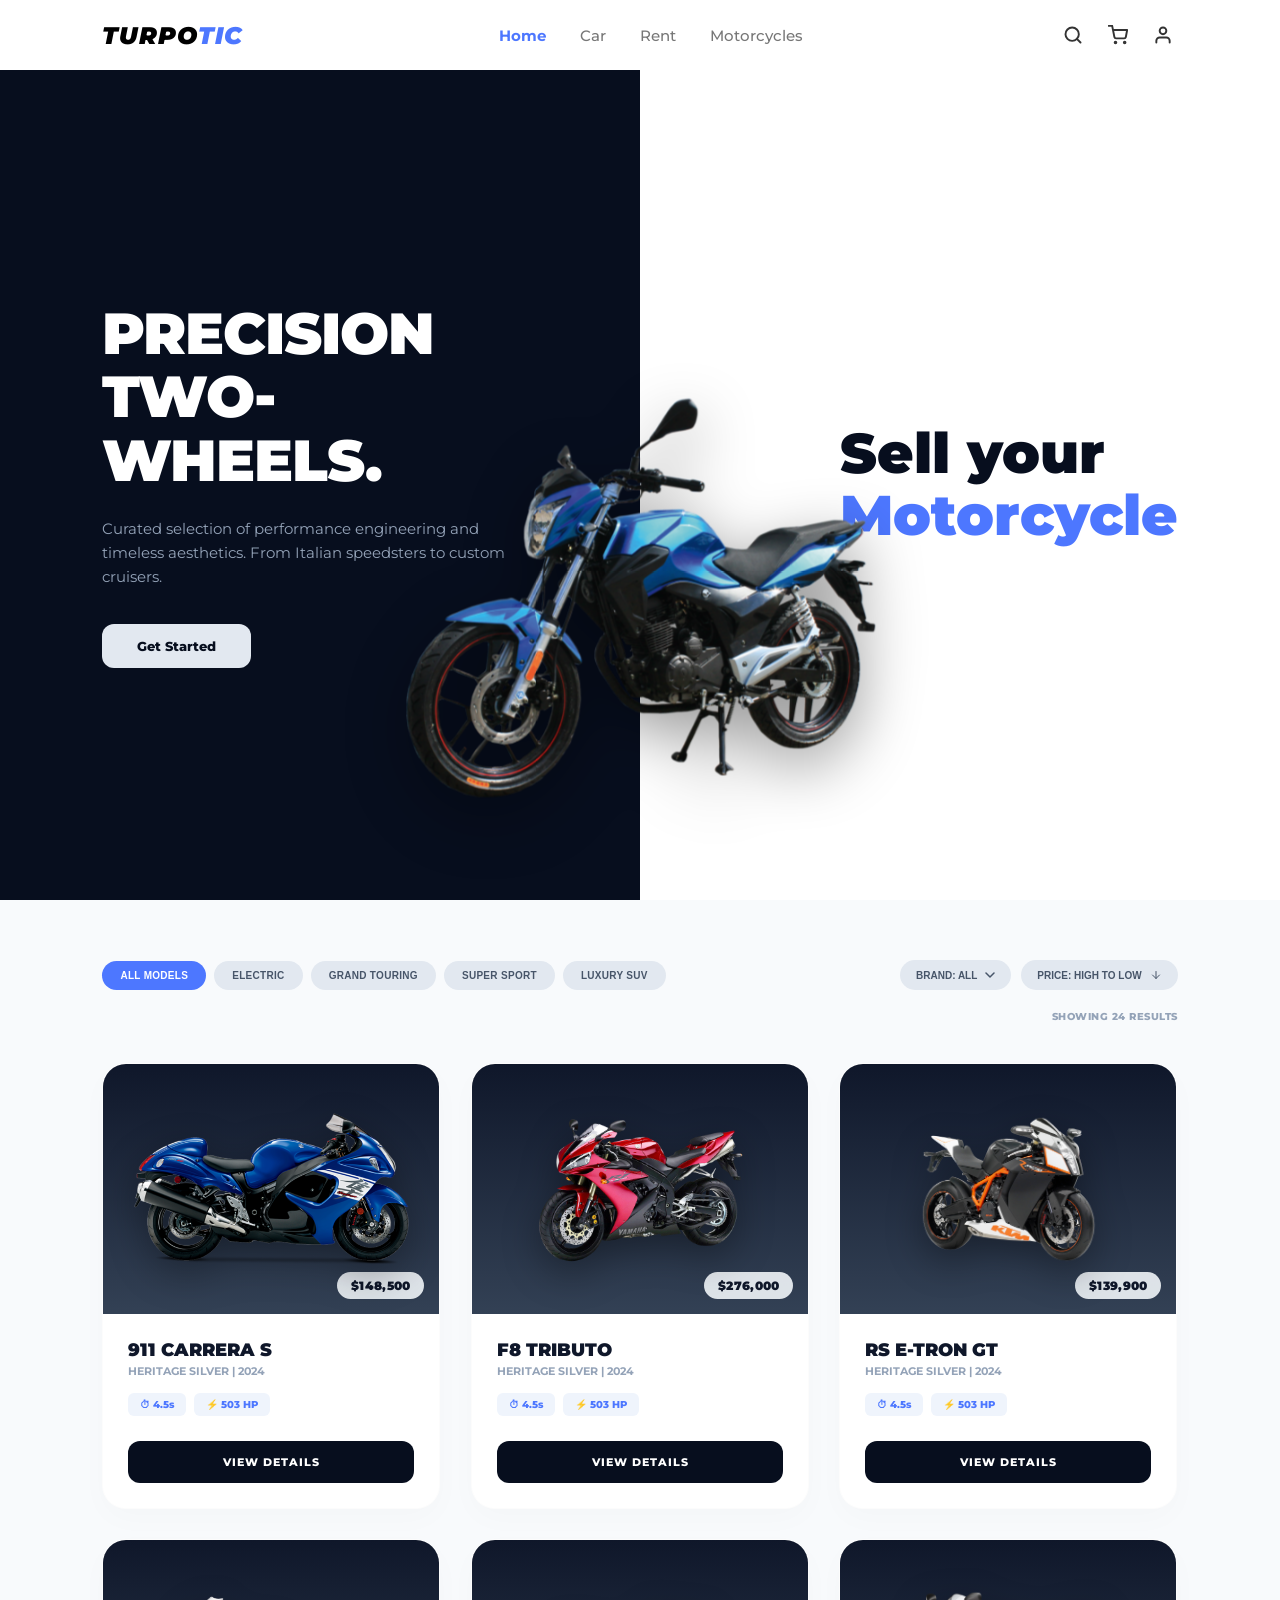
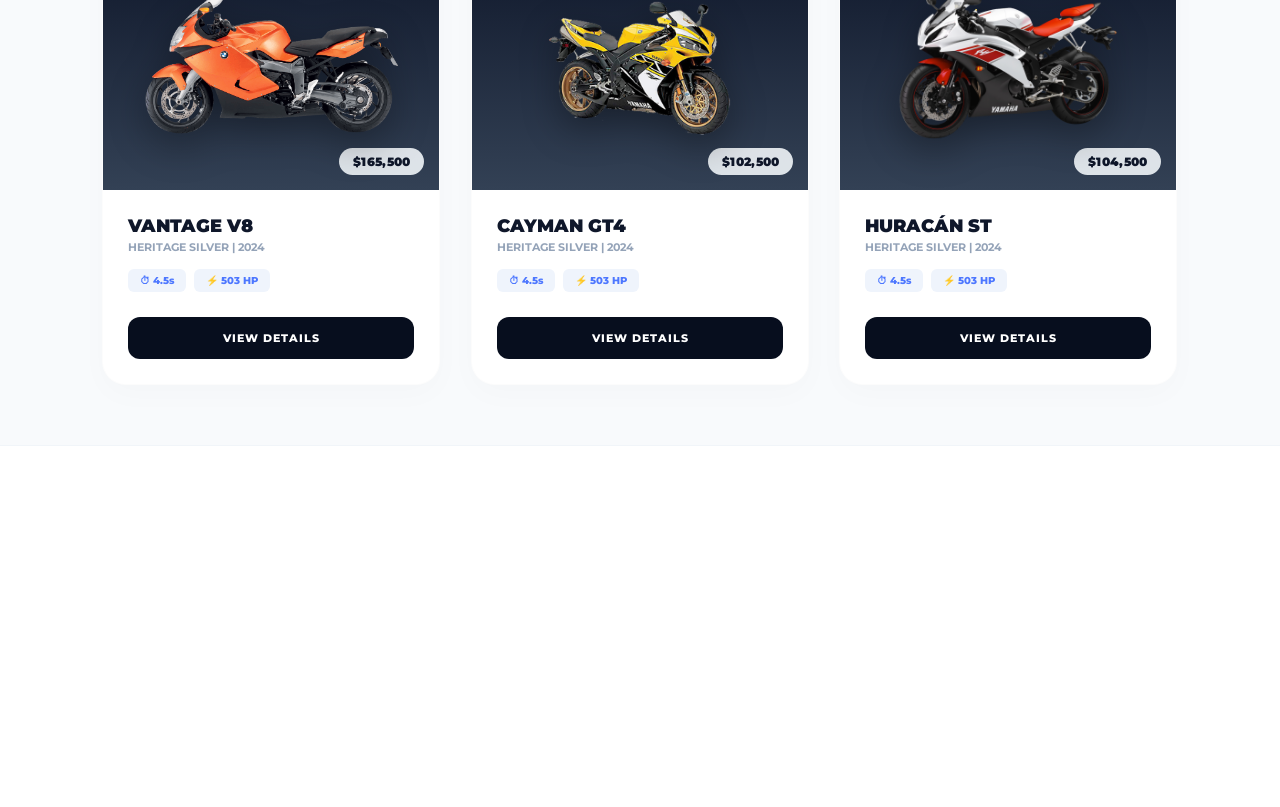
==== commit b69a479d: "Update motorcycles.html" ====
--- a/motorcycles.html
+++ b/motorcycles.html
@@ -102,7 +102,7 @@
                             <span class="moto-badge-spec">⏱ 4.5s</span>
                             <span class="moto-badge-spec">⚡ 503 HP</span>
                         </div>
-                        <a href="#" class="btn-moto-view">VIEW DETAILS</a>
+                        <a href="checkout.html" class="btn-moto-view">VIEW DETAILS</a>
                     </div>
                 </div>
 
@@ -118,7 +118,7 @@
                             <span class="moto-badge-spec">⏱ 4.5s</span>
                             <span class="moto-badge-spec">⚡ 503 HP</span>
                         </div>
-                        <a href="#" class="btn-moto-view">VIEW DETAILS</a>
+                        <a href="checkout.html" class="btn-moto-view">VIEW DETAILS</a>
                     </div>
                 </div>
 
@@ -134,7 +134,7 @@
                             <span class="moto-badge-spec">⏱ 4.5s</span>
                             <span class="moto-badge-spec">⚡ 503 HP</span>
                         </div>
-                        <a href="#" class="btn-moto-view">VIEW DETAILS</a>
+                        <a href="checkout.html" class="btn-moto-view">VIEW DETAILS</a>
                     </div>
                 </div>
 
@@ -150,7 +150,7 @@
                             <span class="moto-badge-spec">⏱ 4.5s</span>
                             <span class="moto-badge-spec">⚡ 503 HP</span>
                         </div>
-                        <a href="#" class="btn-moto-view">VIEW DETAILS</a>
+                        <a href="checkout.html" class="btn-moto-view">VIEW DETAILS</a>
                     </div>
                 </div>
 
@@ -166,7 +166,7 @@
                             <span class="moto-badge-spec">⏱ 4.5s</span>
                             <span class="moto-badge-spec">⚡ 503 HP</span>
                         </div>
-                        <a href="#" class="btn-moto-view">VIEW DETAILS</a>
+                        <a href="checkout.html" class="btn-moto-view">VIEW DETAILS</a>
                     </div>
                 </div>
 
@@ -182,7 +182,7 @@
                             <span class="moto-badge-spec">⏱ 4.5s</span>
                             <span class="moto-badge-spec">⚡ 503 HP</span>
                         </div>
-                        <a href="#" class="btn-moto-view">VIEW DETAILS</a>
+                        <a href="checkout.html" class="btn-moto-view">VIEW DETAILS</a>
                     </div>
                 </div>
 
@@ -258,4 +258,4 @@
 
     <script src="script.js"></script>
 </body>
-</html>+</html>
--- a/style.css
+++ b/style.css
@@ -858,6 +858,41 @@
     color: white;
     cursor: pointer;
 }
+html {
+    scroll-behavior: smooth;
+}
+
+.path-card,
+.main-gallery-card,
+.mini-card,
+.btn {
+    transition:
+        transform 0.4s ease,
+        box-shadow 0.4s ease,
+        background 0.4s ease;
+    will-change: transform;
+}
+
+.path-card:hover,
+.main-gallery-card:hover,
+.mini-card:hover {
+    box-shadow: 0 18px 40px rgba(0,0,0,0.18);
+}
+
+.search-overlay,
+.cart-overlay,
+.profile-panel {
+    opacity: 0;
+    visibility: hidden;
+    transition: 0.35s ease;
+}
+
+.search-overlay.active,
+.cart-overlay.active,
+.profile-panel.active {
+    opacity: 1;
+    visibility: visible;
+}
 /*== CAR PAGE 2 == */
 /*section 1 in car*/
 .split-hero {
@@ -893,7 +928,7 @@
     position: relative;
 } 
 
- */
+ 
 .split-content-wrapper {
     max-width: 460px;
     z-index: 5;
@@ -1200,7 +1235,129 @@
 }
 
 
-
+/* =========================
+   HERO TEXT ANIMATION
+========================= */
+
+.split-left .split-content-wrapper {
+    animation: fadeLeft 1s ease;
+}
+
+.split-right .split-content-wrapper {
+    animation: fadeRight 1s ease;
+}
+
+/* =========================
+   CARDS ANIMATION
+========================= */
+
+.catalog-card {
+    opacity: 0;
+    animation: fadeCard 0.8s ease forwards;
+}
+
+/* Delay للكروت */
+
+.catalog-card:nth-child(1) {
+    animation-delay: 0.1s;
+}
+
+.catalog-card:nth-child(2) {
+    animation-delay: 0.2s;
+}
+
+.catalog-card:nth-child(3) {
+    animation-delay: 0.3s;
+}
+
+.catalog-card:nth-child(4) {
+    animation-delay: 0.4s;
+}
+
+.catalog-card:nth-child(5) {
+    animation-delay: 0.5s;
+}
+
+.catalog-card:nth-child(6) {
+    animation-delay: 0.6s;
+}
+
+/* Hover ناعم */
+
+.catalog-card:hover {
+    transform: translateY(-8px);
+}
+
+.catalog-card:hover .card-image-area img {
+    transform: scale(1.04);
+}
+
+/* =========================
+   BUTTON HOVER
+========================= */
+
+.btn-get-started:hover,
+.btn-explore-more:hover {
+    transform: translateY(-3px);
+}
+
+/* =========================
+   KEYFRAMES
+========================= */
+
+@keyframes fadeLeft {
+
+    from {
+        opacity: 0;
+        transform: translateX(-40px);
+    }
+
+    to {
+        opacity: 1;
+        transform: translateX(0);
+    }
+}
+
+@keyframes fadeRight {
+
+    from {
+        opacity: 0;
+        transform: translateX(40px);
+    }
+
+    to {
+        opacity: 1;
+        transform: translateX(0);
+    }
+}
+
+@keyframes fadeCard {
+
+    from {
+        opacity: 0;
+        transform: translateY(30px);
+    }
+
+    to {
+        opacity: 1;
+        transform: translateY(0);
+    }
+}
+
+/* =========================
+   RESPONSIVE
+========================= */
+
+@media (max-width: 768px) {
+
+    .catalog-card:hover {
+        transform: translateY(-4px);
+    }
+
+    .catalog-card:hover .card-image-area img {
+        transform: scale(1.02);
+    }
+}
 
 /* ===PAGE 3 Rent=== */
 .rent-hero {
@@ -1310,8 +1467,119 @@
     align-items: center;
     height: 550px;
 }
-
-
+/* =========================
+   HERO TEXT ANIMATION (FAST & SAFE)
+========================= */
+
+.rent-badge,
+.rent-main-title,
+.rent-description,
+.rent-btn-group {
+    opacity: 0;
+    transform: translateY(18px);
+    animation: fadeUpSoft 0.7s ease forwards;
+    will-change: transform, opacity;
+}
+
+/* تأخير بسيط لكل عنصر */
+.rent-badge { animation-delay: 0.1s; }
+.rent-main-title { animation-delay: 0.2s; }
+.rent-description { animation-delay: 0.3s; }
+.rent-btn-group { animation-delay: 0.4s; }
+
+/* =========================
+   RIGHT CAR ANIMATION (NO LAYOUT CHANGE)
+========================= */
+
+.car-main-card {
+    animation: cardFloat 4s ease-in-out infinite;
+    will-change: transform;
+}
+
+/* الصورة فقط Hover */
+.car-main-card:hover .rent-car-img {
+    transform: scale(1.04);
+}
+
+/* =========================
+   SCROLL REVEAL (LIGHTWEIGHT)
+========================= */
+
+.scroll-reveal {
+    opacity: 0;
+    transform: translateY(20px);
+    transition: opacity 0.6s ease, transform 0.6s ease;
+    will-change: transform, opacity;
+}
+
+.scroll-reveal.active {
+    opacity: 1;
+    transform: translateY(0);
+}
+
+/* =========================
+   KEYFRAMES (GPU FRIENDLY)
+========================= */
+
+@keyframes fadeUpSoft {
+    from {
+        opacity: 0;
+        transform: translateY(18px);
+    }
+    to {
+        opacity: 1;
+        transform: translateY(0);
+    }
+}
+
+/* حركة خفيفة جداً بدون تأثير على الشكل */
+@keyframes cardFloat {
+    0% {
+        transform: rotate(2deg) translateY(0);
+    }
+    50% {
+        transform: rotate(2deg) translateY(-8px);
+    }
+    100% {
+        transform: rotate(2deg) translateY(0);
+    }
+}
+@media (max-width: 992px) {
+
+    .rent-container {
+        flex-direction: column;
+        text-align: center;
+        gap: 60px;
+    }
+
+    .rent-left-content {
+        max-width: 100%;
+    }
+
+    .rent-description {
+        max-width: 100%;
+        margin: 0 auto 35px;
+    }
+
+    .rent-btn-group {
+        justify-content: center;
+        flex-wrap: wrap;
+    }
+
+    .rent-main-title {
+        font-size: 48px;
+    }
+
+    .rent-right-display {
+        width: 100%;
+        height: 450px;
+    }
+
+    .car-main-card {
+        width: 100%;
+        height: 100%;
+    }
+        }
 .skewed-bg-layer {
     position: absolute;
     width: 100%;
@@ -1853,10 +2121,19 @@
 }
 
 .animate-bike-slide {
-    opacity: 0;
-    animation: bikeSlideIn 0.8s cubic-bezier(0.25, 1, 0.5, 1) 0.2s forwards;
-}
-
+    opacity: 1; /* مهم جدًا */
+    animation: bikeFloatIn 0.8s ease forwards;
+}
+@keyframes bikeFloatIn {
+    from {
+        opacity: 0;
+        transform: translate(-50%, -45%) scale(0.95);
+    }
+    to {
+        opacity: 1;
+        transform: translate(-50%, -40%) scale(1);
+    }
+    }
 @keyframes motoFade {
     from { opacity: 0; }
     to { opacity: 1; }
@@ -1870,6 +2147,87 @@
     to {
         opacity: 1;
         transform: translate(-50%, -40%) scale(1);
+    }
+}
+/* =========================
+   HERO TEXT ANIMATION
+========================= */
+
+.moto-left-pane,
+.moto-right-pane {
+    animation: fadeSide 0.8s ease forwards;
+    opacity: 0;
+}
+
+.moto-right-pane {
+    animation-delay: 0.15s;
+}
+
+/* النص */
+.moto-main-title,
+.moto-secondary-title,
+.moto-desc,
+.btn-moto-started {
+    opacity: 0;
+    transform: translateY(18px);
+    animation: textUp 0.7s ease forwards;
+}
+
+.moto-main-title { animation-delay: 0.2s; }
+.moto-desc { animation-delay: 0.3s; }
+.btn-moto-started { animation-delay: 0.4s; }
+.moto-secondary-title { animation-delay: 0.25s; }
+
+/* =========================
+   MOTORCYCLE SAFE ANIMATION
+   (بدون تغيير مكانها)
+========================= */
+
+.centered-moto-container {
+    animation: bikeFloat 4s ease-in-out infinite;
+}
+
+/* الصورة نفسها hover فقط */
+.main-bike-img {
+    transition: transform 0.4s ease;
+}
+
+.centered-moto-container:hover .main-bike-img {
+    transform: scale(1.03);
+}
+
+/* =========================
+   KEYFRAMES
+========================= */
+
+@keyframes fadeSide {
+    from {
+        opacity: 0;
+        transform: translateX(-30px);
+    }
+    to {
+        opacity: 1;
+        transform: translateX(0);
+    }
+}
+
+@keyframes textUp {
+    to {
+        opacity: 1;
+        transform: translateY(0);
+    }
+}
+
+/* حركة آمنة بدون لمس translate(-50%) */
+@keyframes bikeFloat {
+    0% {
+        transform: translate(-50%, -40%);
+    }
+    50% {
+        transform: translate(-50%, -43%);
+    }
+    100% {
+        transform: translate(-50%, -40%);
     }
 }
 /* ==section 2 in motorcycle== */
